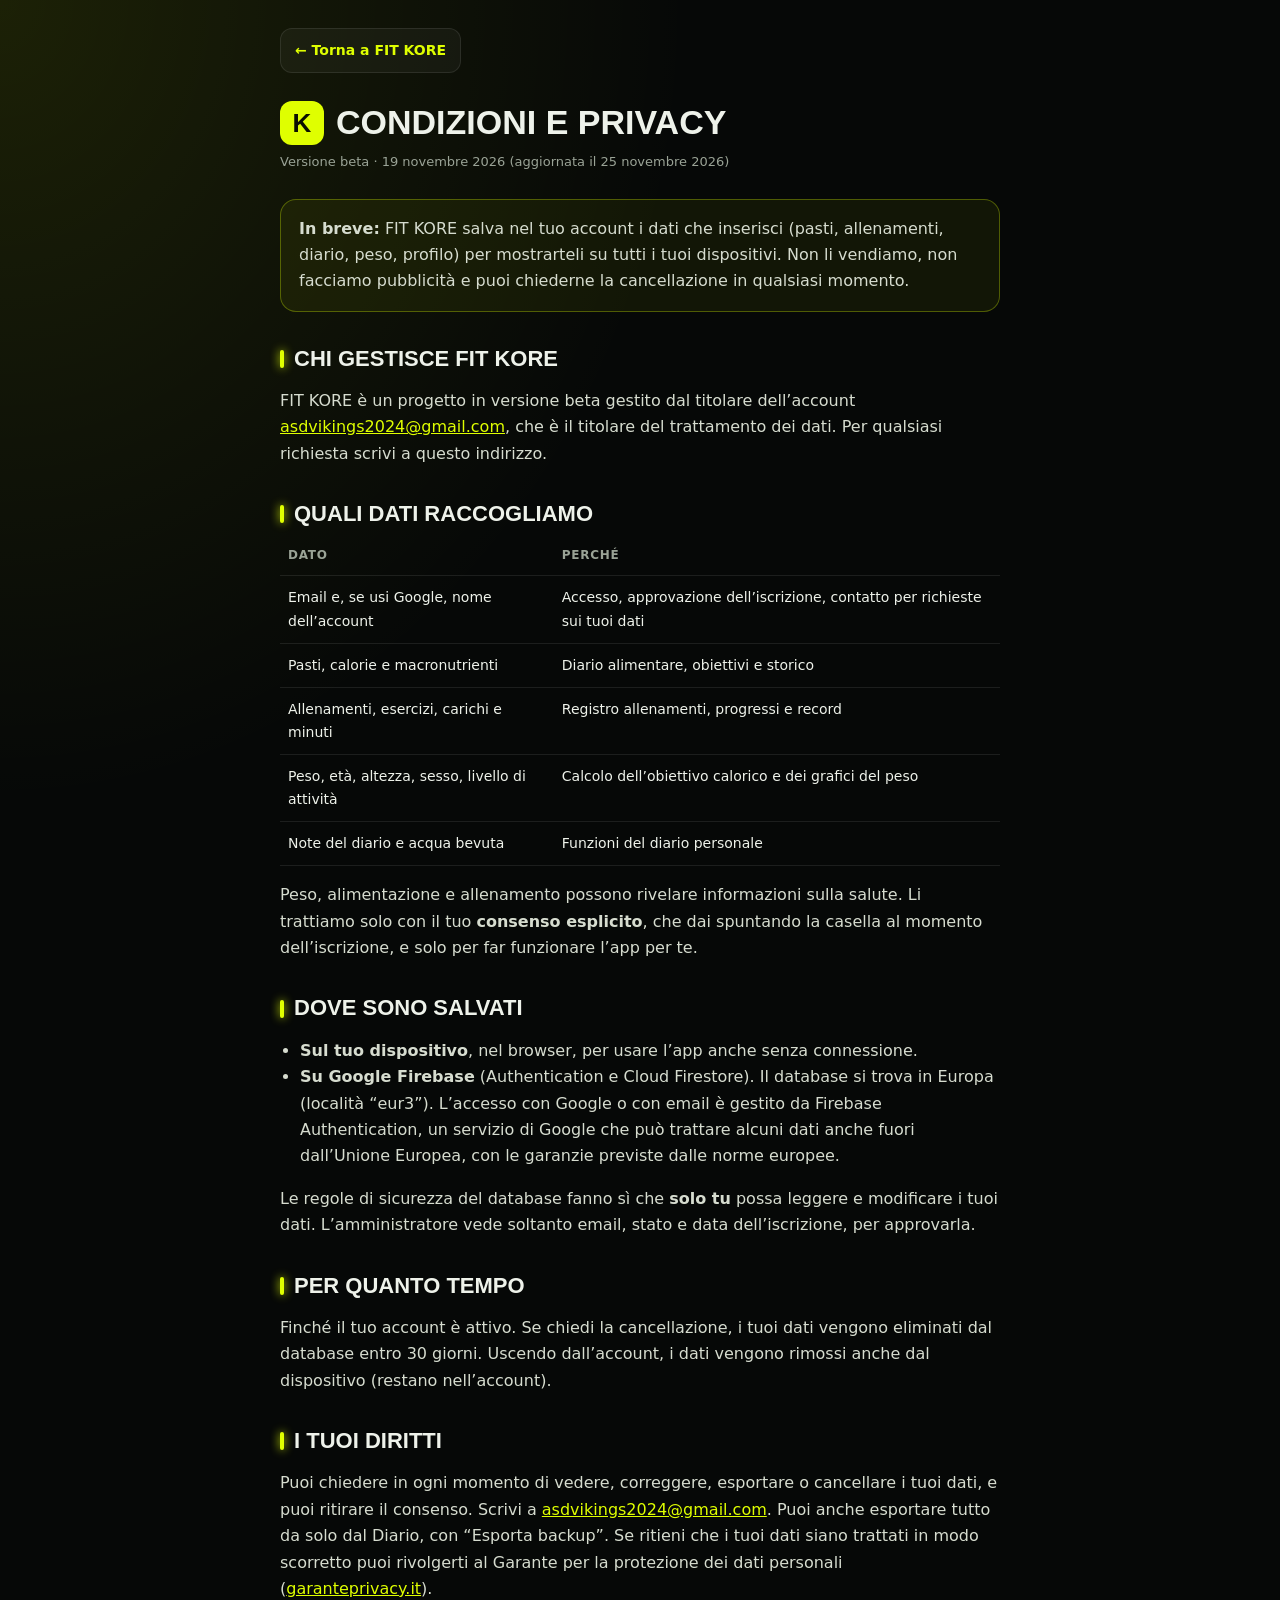
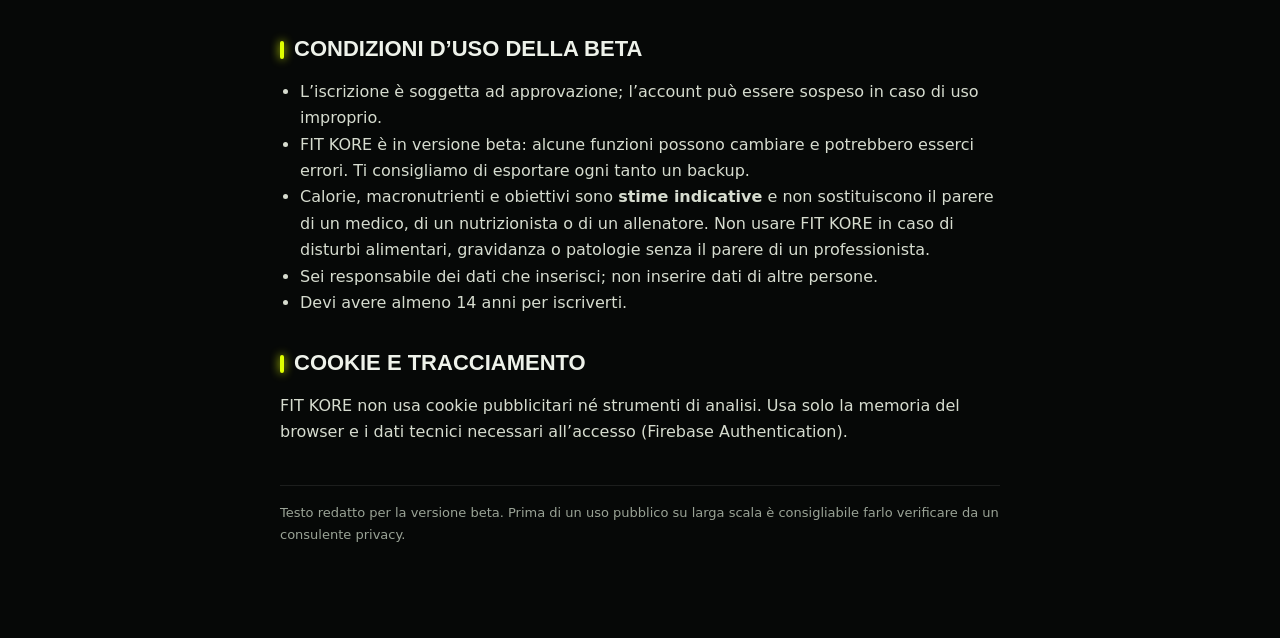
==== privacy.html @ ddb9038b "Palestra, nuovo diario alimentare, privacy e accesso Google in primo piano - Registro palestra: 6 mo" ====
<!DOCTYPE html>
<html lang="it">
<head>
<meta charset="utf-8">
<meta name="viewport" content="width=device-width, initial-scale=1, viewport-fit=cover">
<meta name="theme-color" content="#060807">
<title>Condizioni e privacy · FIT KORE</title>
<link rel="icon" href="./icon.svg" type="image/svg+xml">
<style>
  :root{--bg:#060807;--text:#eef2ea;--muted:#9aa396;--lime:#dfff00;--line:rgba(255,255,255,.09)}
  *{box-sizing:border-box}
  body{margin:0;background:radial-gradient(90% 60% at 0% 0%,rgba(223,255,0,.10),transparent 60%),var(--bg);color:var(--text);
    font:16px/1.65 Inter,system-ui,-apple-system,"Segoe UI",Arial,sans-serif;-webkit-font-smoothing:antialiased}
  main{max-width:760px;margin:0 auto;padding:28px 20px 80px}
  a{color:var(--lime)}
  .back{display:inline-flex;align-items:center;gap:8px;text-decoration:none;font-weight:700;font-size:14px;padding:10px 14px;border:1px solid var(--line);border-radius:12px;background:rgba(255,255,255,.04)}
  .brand{display:flex;align-items:center;gap:12px;margin:28px 0 6px}
  .brand b{display:grid;place-items:center;width:44px;height:44px;border-radius:12px;background:var(--lime);color:#0b0f00;font:900 26px/1 Impact,"Arial Narrow",sans-serif}
  h1{font:800 34px/1.05 "Barlow Condensed",Impact,"Arial Narrow",sans-serif;text-transform:uppercase;margin:0}
  .meta{color:var(--muted);font-size:13px;margin:6px 0 26px}
  h2{font:800 22px/1.2 "Barlow Condensed",Impact,"Arial Narrow",sans-serif;text-transform:uppercase;margin:34px 0 8px;display:flex;align-items:center;gap:10px}
  h2::before{content:"";width:4px;height:18px;border-radius:4px;background:var(--lime);box-shadow:0 0 10px var(--lime)}
  p,li{color:#d6dccf}
  ul{padding-left:20px}
  .box{padding:16px 18px;border:1px solid rgba(223,255,0,.3);border-radius:16px;background:rgba(223,255,0,.06)}
  .box p{margin:0}
  table{width:100%;border-collapse:collapse;font-size:14px;margin:8px 0}
  th,td{text-align:left;padding:10px 8px;border-bottom:1px solid var(--line);vertical-align:top}
  th{color:var(--muted);font-weight:700;font-size:12px;text-transform:uppercase;letter-spacing:.06em}
  .note{font-size:13px;color:var(--muted);margin-top:40px;padding-top:16px;border-top:1px solid var(--line)}
</style>
</head>
<body>
<main>
  <a class="back" href="./">← Torna a FIT KORE</a>
  <div class="brand"><b>K</b><h1>Condizioni e privacy</h1></div>
  <p class="meta">Versione beta · 19 novembre 2026 (aggiornata il 25 novembre 2026)</p>

  <div class="box"><p><strong>In breve:</strong> FIT KORE salva nel tuo account i dati che inserisci (pasti, allenamenti, diario, peso, profilo) per mostrarteli su tutti i tuoi dispositivi. Non li vendiamo, non facciamo pubblicità e puoi chiederne la cancellazione in qualsiasi momento.</p></div>

  <h2>Chi gestisce FIT KORE</h2>
  <p>FIT KORE è un progetto in versione beta gestito dal titolare dell’account <a href="mailto:asdvikings2024@gmail.com">asdvikings2024@gmail.com</a>, che è il titolare del trattamento dei dati. Per qualsiasi richiesta scrivi a questo indirizzo.</p>

  <h2>Quali dati raccogliamo</h2>
  <table>
    <tr><th>Dato</th><th>Perché</th></tr>
    <tr><td>Email e, se usi Google, nome dell’account</td><td>Accesso, approvazione dell’iscrizione, contatto per richieste sui tuoi dati</td></tr>
    <tr><td>Pasti, calorie e macronutrienti</td><td>Diario alimentare, obiettivi e storico</td></tr>
    <tr><td>Allenamenti, esercizi, carichi e minuti</td><td>Registro allenamenti, progressi e record</td></tr>
    <tr><td>Peso, età, altezza, sesso, livello di attività</td><td>Calcolo dell’obiettivo calorico e dei grafici del peso</td></tr>
    <tr><td>Note del diario e acqua bevuta</td><td>Funzioni del diario personale</td></tr>
  </table>
  <p>Peso, alimentazione e allenamento possono rivelare informazioni sulla salute. Li trattiamo solo con il tuo <strong>consenso esplicito</strong>, che dai spuntando la casella al momento dell’iscrizione, e solo per far funzionare l’app per te.</p>

  <h2>Dove sono salvati</h2>
  <ul>
    <li><strong>Sul tuo dispositivo</strong>, nel browser, per usare l’app anche senza connessione.</li>
    <li><strong>Su Google Firebase</strong> (Authentication e Cloud Firestore). Il database si trova in Europa (località “eur3”). L’accesso con Google o con email è gestito da Firebase Authentication, un servizio di Google che può trattare alcuni dati anche fuori dall’Unione Europea, con le garanzie previste dalle norme europee.</li>
  </ul>
  <p>Le regole di sicurezza del database fanno sì che <strong>solo tu</strong> possa leggere e modificare i tuoi dati. L’amministratore vede soltanto email, stato e data dell’iscrizione, per approvarla.</p>

  <h2>Per quanto tempo</h2>
  <p>Finché il tuo account è attivo. Se chiedi la cancellazione, i tuoi dati vengono eliminati dal database entro 30 giorni. Uscendo dall’account, i dati vengono rimossi anche dal dispositivo (restano nell’account).</p>

  <h2>I tuoi diritti</h2>
  <p>Puoi chiedere in ogni momento di vedere, correggere, esportare o cancellare i tuoi dati, e puoi ritirare il consenso. Scrivi a <a href="mailto:asdvikings2024@gmail.com?subject=FIT%20KORE%20-%20richiesta%20sui%20miei%20dati">asdvikings2024@gmail.com</a>. Puoi anche esportare tutto da solo dal Diario, con “Esporta backup”. Se ritieni che i tuoi dati siano trattati in modo scorretto puoi rivolgerti al Garante per la protezione dei dati personali (<a href="https://www.garanteprivacy.it" rel="noopener">garanteprivacy.it</a>).</p>

  <h2>Condizioni d’uso della beta</h2>
  <ul>
    <li>L’iscrizione è soggetta ad approvazione; l’account può essere sospeso in caso di uso improprio.</li>
    <li>FIT KORE è in versione beta: alcune funzioni possono cambiare e potrebbero esserci errori. Ti consigliamo di esportare ogni tanto un backup.</li>
    <li>Calorie, macronutrienti e obiettivi sono <strong>stime indicative</strong> e non sostituiscono il parere di un medico, di un nutrizionista o di un allenatore. Non usare FIT KORE in caso di disturbi alimentari, gravidanza o patologie senza il parere di un professionista.</li>
    <li>Sei responsabile dei dati che inserisci; non inserire dati di altre persone.</li>
    <li>Devi avere almeno 14 anni per iscriverti.</li>
  </ul>

  <h2>Cookie e tracciamento</h2>
  <p>FIT KORE non usa cookie pubblicitari né strumenti di analisi. Usa solo la memoria del browser e i dati tecnici necessari all’accesso (Firebase Authentication).</p>

  <p class="note">Testo redatto per la versione beta. Prima di un uso pubblico su larga scala è consigliabile farlo verificare da un consulente privacy.</p>
</main>
</body>
</html>
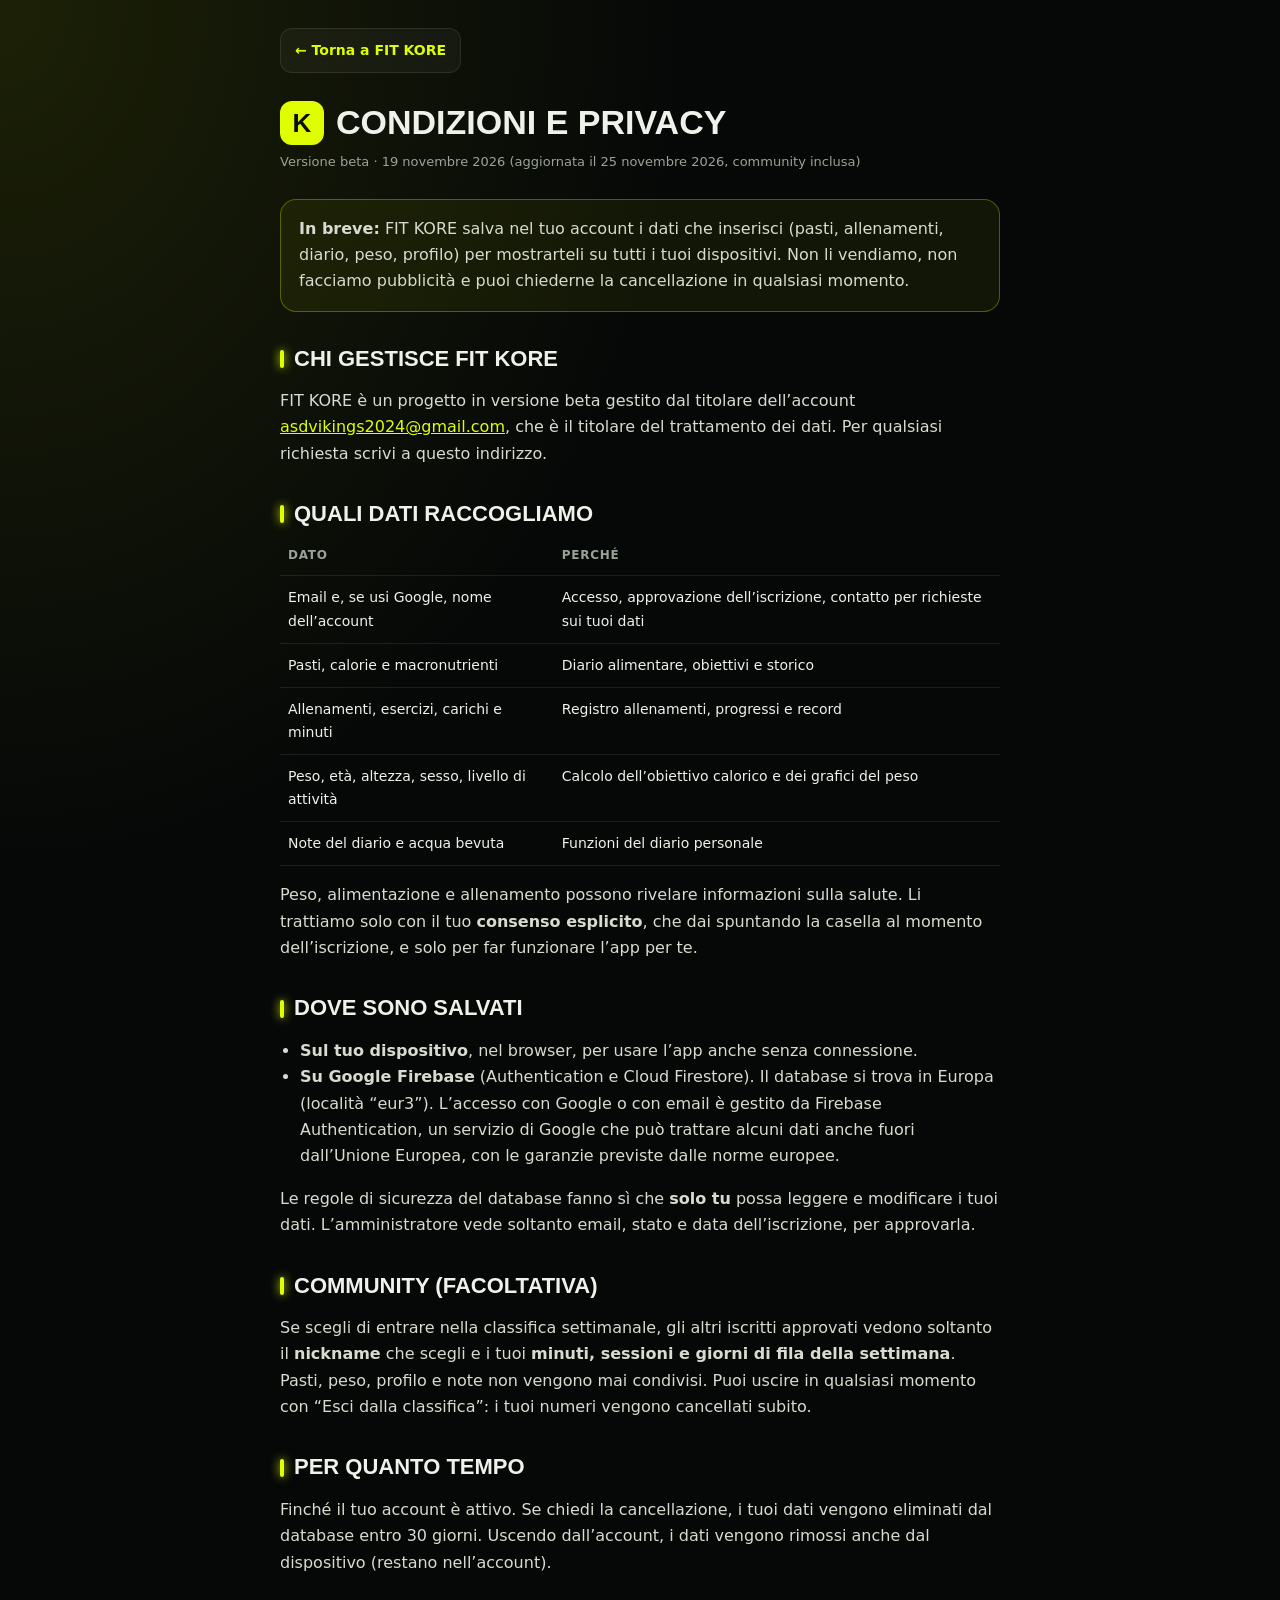
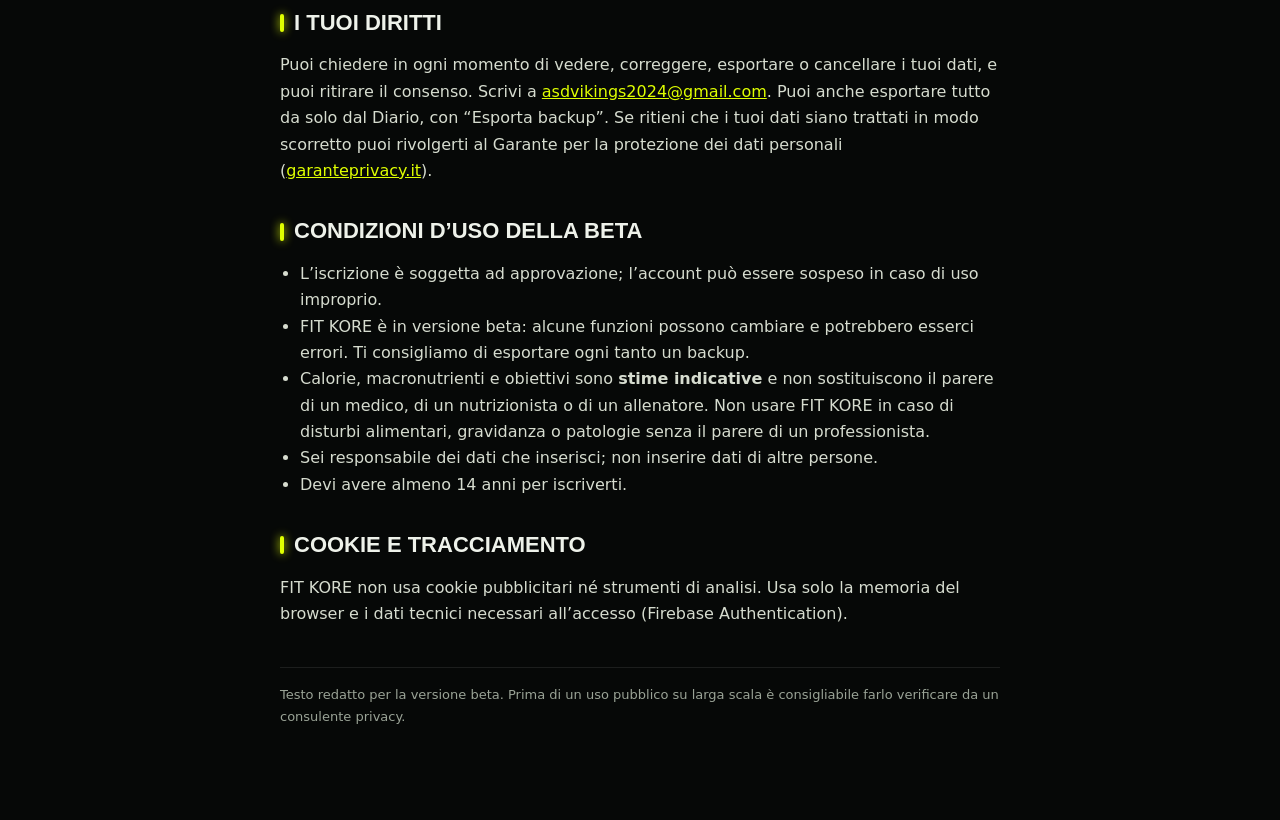
==== commit 42f921ec: "Community: classifica settimanale facoltativa e sfida della settimana - Ingresso con nickname; si co" ====
--- a/privacy.html
+++ b/privacy.html
@@ -34,7 +34,7 @@
 <main>
   <a class="back" href="./">← Torna a FIT KORE</a>
   <div class="brand"><b>K</b><h1>Condizioni e privacy</h1></div>
-  <p class="meta">Versione beta · 19 novembre 2026 (aggiornata il 25 novembre 2026)</p>
+  <p class="meta">Versione beta · 19 novembre 2026 (aggiornata il 25 novembre 2026, community inclusa)</p>
 
   <div class="box"><p><strong>In breve:</strong> FIT KORE salva nel tuo account i dati che inserisci (pasti, allenamenti, diario, peso, profilo) per mostrarteli su tutti i tuoi dispositivi. Non li vendiamo, non facciamo pubblicità e puoi chiederne la cancellazione in qualsiasi momento.</p></div>
 
@@ -59,6 +59,9 @@
   </ul>
   <p>Le regole di sicurezza del database fanno sì che <strong>solo tu</strong> possa leggere e modificare i tuoi dati. L’amministratore vede soltanto email, stato e data dell’iscrizione, per approvarla.</p>
 
+  <h2>Community (facoltativa)</h2>
+  <p>Se scegli di entrare nella classifica settimanale, gli altri iscritti approvati vedono soltanto il <strong>nickname</strong> che scegli e i tuoi <strong>minuti, sessioni e giorni di fila della settimana</strong>. Pasti, peso, profilo e note non vengono mai condivisi. Puoi uscire in qualsiasi momento con “Esci dalla classifica”: i tuoi numeri vengono cancellati subito.</p>
+
   <h2>Per quanto tempo</h2>
   <p>Finché il tuo account è attivo. Se chiedi la cancellazione, i tuoi dati vengono eliminati dal database entro 30 giorni. Uscendo dall’account, i dati vengono rimossi anche dal dispositivo (restano nell’account).</p>
 
